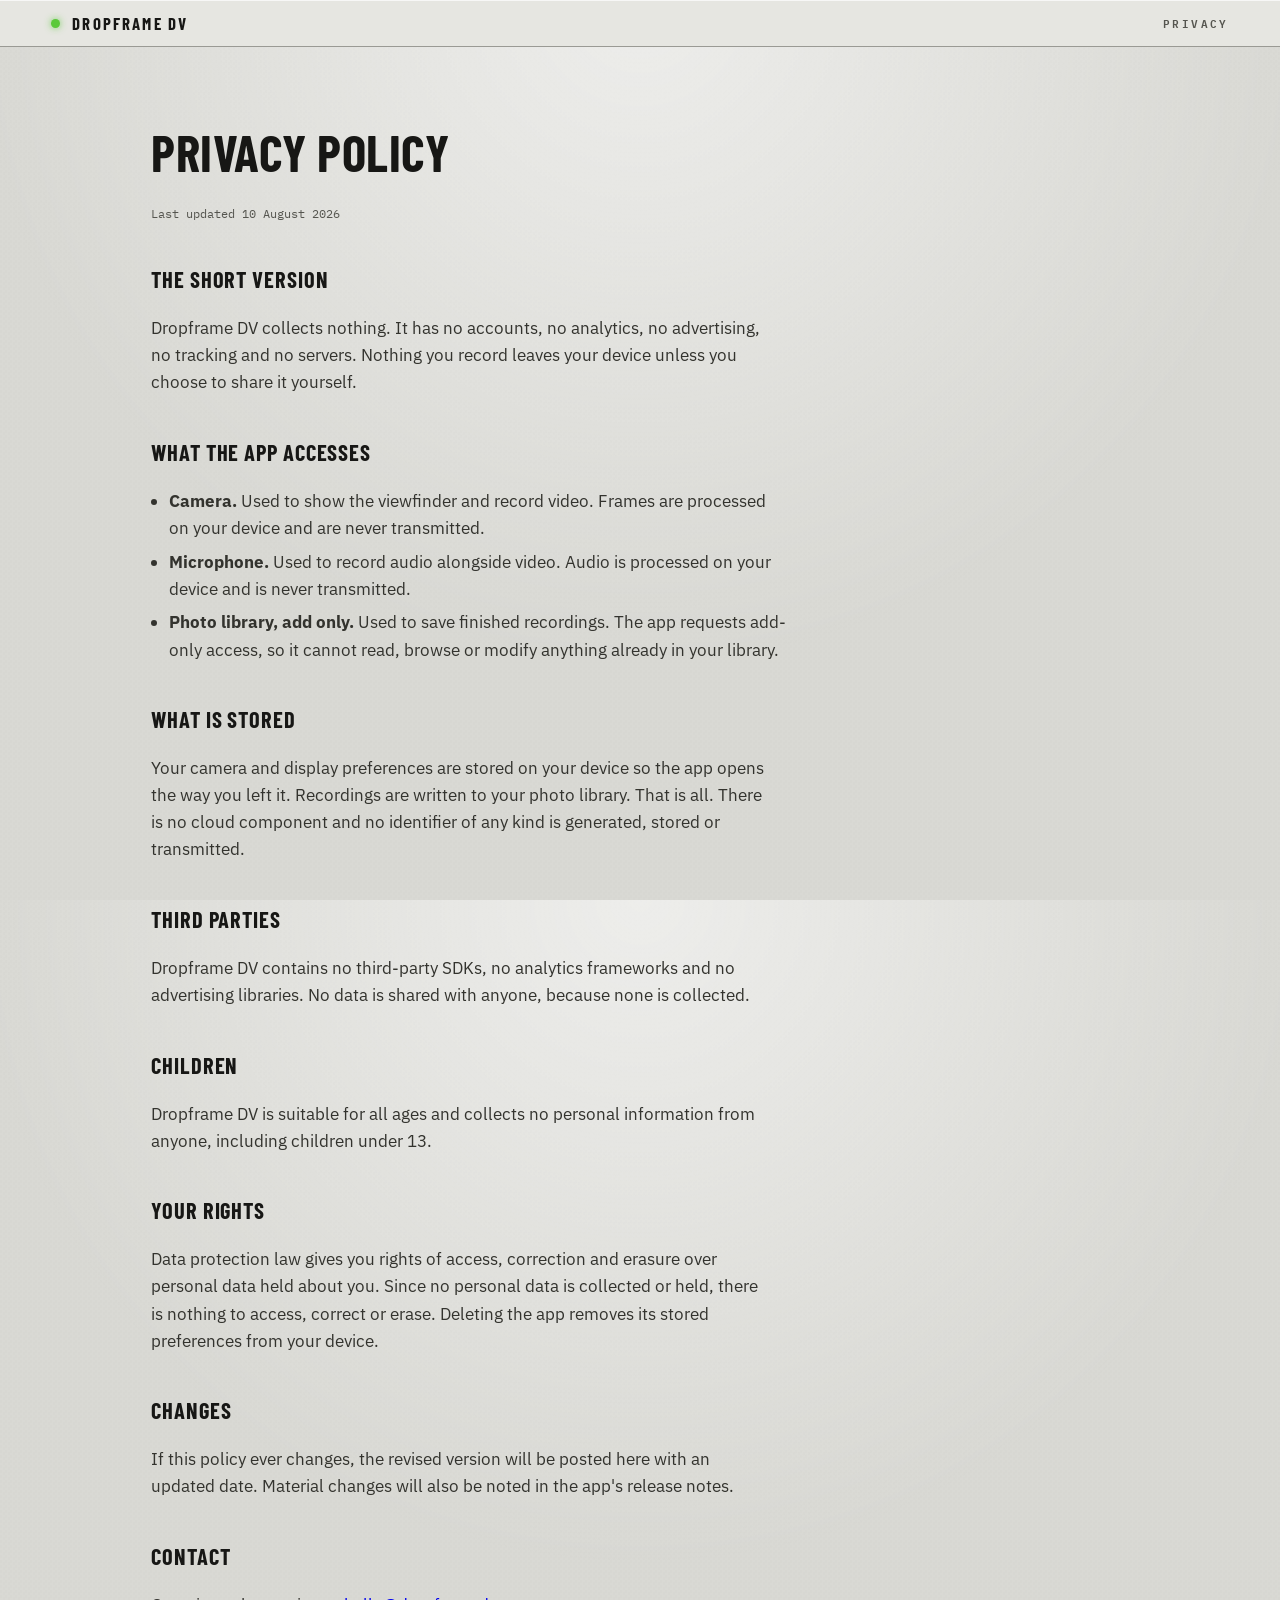
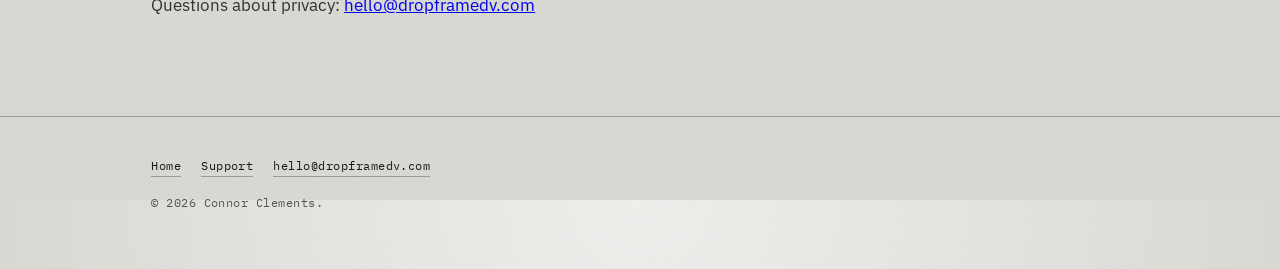
==== privacy.html @ aa7c852b "Create privacy.html" ====
<!DOCTYPE html>
<html lang="en-GB">
<head>
<meta charset="utf-8">
<meta name="viewport" content="width=device-width, initial-scale=1">
<title>Privacy — Dropframe DV</title>
<meta name="description" content="Dropframe DV collects nothing. Everything runs on your device.">
<link rel="canonical" href="https://dropframedv.com/privacy.html">
<link rel="preconnect" href="https://fonts.googleapis.com">
<link rel="preconnect" href="https://fonts.gstatic.com" crossorigin>
<link href="https://fonts.googleapis.com/css2?family=Barlow+Condensed:wght@600;700&family=IBM+Plex+Mono:wght@400;600&family=IBM+Plex+Sans:wght@400;500&display=swap" rel="stylesheet">
<link rel="stylesheet" href="styles.css">
</head>
<body>
<div class="status"><span class="dot"></span>
<span class="name"><a href="index.html" style="color:inherit;text-decoration:none">Dropframe DV</a></span>
<span class="spacer"></span><span class="legend">Privacy</span></div>
<main class="doc"><div class="wrap">
<h1>Privacy Policy</h1>
<p class="updated">Last updated 10 August 2026</p>
<h2>The short version</h2>
<p>Dropframe DV collects nothing. It has no accounts, no analytics, no advertising, no tracking and no servers. Nothing you record leaves your device unless you choose to share it yourself.</p>
<h2>What the app accesses</h2>
<ul>
<li><strong>Camera.</strong> Used to show the viewfinder and record video. Frames are processed on your device and are never transmitted.</li>
<li><strong>Microphone.</strong> Used to record audio alongside video. Audio is processed on your device and is never transmitted.</li>
<li><strong>Photo library, add only.</strong> Used to save finished recordings. The app requests add-only access, so it cannot read, browse or modify anything already in your library.</li>
</ul>
<h2>What is stored</h2>
<p>Your camera and display preferences are stored on your device so the app opens the way you left it. Recordings are written to your photo library. That is all. There is no cloud component and no identifier of any kind is generated, stored or transmitted.</p>
<h2>Third parties</h2>
<p>Dropframe DV contains no third-party SDKs, no analytics frameworks and no advertising libraries. No data is shared with anyone, because none is collected.</p>
<h2>Children</h2>
<p>Dropframe DV is suitable for all ages and collects no personal information from anyone, including children under 13.</p>
<h2>Your rights</h2>
<p>Data protection law gives you rights of access, correction and erasure over personal data held about you. Since no personal data is collected or held, there is nothing to access, correct or erase. Deleting the app removes its stored preferences from your device.</p>
<h2>Changes</h2>
<p>If this policy ever changes, the revised version will be posted here with an updated date. Material changes will also be noted in the app's release notes.</p>
<h2>Contact</h2>
<p>Questions about privacy: <a href="mailto:hello@dropframedv.com">hello@dropframedv.com</a></p>
</div></main>
<footer class="foot"><div class="wrap">
<div class="links"><a href="index.html">Home</a><a href="support.html">Support</a><a href="mailto:hello@dropframedv.com">hello@dropframedv.com</a></div>
<div>&copy; 2026 Connor Clements.</div>
</div></footer>
</body>
</html>
---- styles.css ----
:root {
  --shell: #d7d7d2; --shell-hi: #e6e6e1; --shell-lo: #b9b9b3; --shell-edge: #9a9a94;
  --tape: #1b1b19; --tape-edge: #0d0d0c;
  --ink: #171715; --ink-soft: #55554f; --ink-video: #f2f2ee;
  --rec: #c41e1a; --led: #5bc93a;
  --gutter: clamp(1.25rem, 4vw, 3.5rem); --measure: 62ch;
}
* { box-sizing: border-box; }
html { scroll-behavior: smooth; }
@media (prefers-reduced-motion: reduce) {
  html { scroll-behavior: auto; }
  *, *::before, *::after { animation: none !important; transition: none !important; }
}
body {
  margin: 0; background: var(--shell);
  background-image:
    radial-gradient(circle at 50% 0%, rgba(255,255,255,.55), transparent 60%),
    repeating-conic-gradient(rgba(255,255,255,.045) 0% 25%, transparent 0% 50%);
  background-size: 100% 900px, 5px 5px;
  color: var(--ink);
  font-family: "IBM Plex Sans", system-ui, sans-serif;
  font-size: 17px; line-height: 1.6; -webkit-font-smoothing: antialiased;
}
.wrap { max-width: 1080px; margin: 0 auto; padding: 0 var(--gutter); }
.legend { font-family: "IBM Plex Mono", monospace; font-size: .68rem; font-weight: 600;
  letter-spacing: .22em; text-transform: uppercase; color: var(--ink-soft); }
.status { position: sticky; top: 0; z-index: 50; display: flex; align-items: center;
  gap: .75rem; padding: .6rem var(--gutter); background: var(--shell-hi);
  border-bottom: 1px solid var(--shell-edge); box-shadow: 0 1px 0 rgba(255,255,255,.7) inset; }
.status .dot { width: 9px; height: 9px; border-radius: 50%; background: var(--led);
  box-shadow: 0 0 7px rgba(91,201,58,.8); }
.status .name { font-family: "Barlow Condensed", sans-serif; font-weight: 700;
  font-size: 1.05rem; letter-spacing: .13em; text-transform: uppercase; }
.status .spacer { flex: 1; }
.panel { position: relative; background: var(--tape); color: var(--ink-video);
  border-radius: 4px; overflow: hidden;
  box-shadow: 0 0 0 5px var(--tape-edge), 0 0 0 7px var(--shell-lo), 0 14px 34px rgba(0,0,0,.3); }
.panel::after { content: ""; position: absolute; inset: 0; pointer-events: none;
  background: repeating-linear-gradient(to bottom, rgba(255,255,255,.045) 0 1px, transparent 1px 3px); }
.hero { padding: clamp(2rem, 6vw, 4.5rem) 0 clamp(1.5rem, 4vw, 3rem); }
.viewfinder { aspect-ratio: 4 / 3; display: flex; flex-direction: column;
  justify-content: center; padding: clamp(2rem, 6vw, 4.5rem); }
@media (max-width: 620px) { .viewfinder { aspect-ratio: 3 / 4; } }
.osd { position: absolute; font-family: "IBM Plex Mono", monospace;
  font-size: clamp(.66rem, 1.5vw, .84rem); font-weight: 600; letter-spacing: .04em;
  text-shadow: 1px 1px 0 rgba(0,0,0,.95), -1px -1px 0 rgba(0,0,0,.7); line-height: 1.5; }
.osd-tl { top: 1rem; left: 1rem; display: flex; align-items: center; gap: .45rem; }
.osd-tr { top: 1rem; right: 1rem; }
.osd-bl { bottom: 1rem; left: 1rem; }
.osd-br { bottom: 1rem; right: 1rem; text-align: right; }
.rec-dot { width: 8px; height: 8px; border-radius: 50%; background: var(--rec);
  animation: blink 1s steps(1, end) infinite; }
@keyframes blink { 0%, 50% { opacity: 1; } 50.01%, 100% { opacity: .18; } }
.hero h1 { font-family: "Barlow Condensed", sans-serif; font-weight: 700;
  font-size: clamp(2.1rem, 7vw, 4.6rem); line-height: .96; letter-spacing: .005em;
  text-transform: uppercase; margin: 0 0 1rem; text-wrap: balance; }
.hero h1 em { font-style: normal; color: #9f9f98; display: block; }
.hero p.lede { max-width: 46ch; margin: 0; font-size: clamp(.95rem, 2vw, 1.1rem); color: #c9c9c2; }
.buy { display: flex; flex-wrap: wrap; align-items: center; gap: 1rem 1.5rem; padding: 1.4rem 0 0; }
.price { font-family: "Barlow Condensed", sans-serif; font-weight: 700; font-size: 2.1rem; letter-spacing: .02em; }
.price small { display: block; font-family: "IBM Plex Mono", monospace; font-size: .66rem;
  font-weight: 600; letter-spacing: .18em; text-transform: uppercase; color: var(--ink-soft); }
.btn { display: inline-flex; align-items: center; gap: .6rem; padding: .85rem 1.5rem;
  background: var(--ink); color: var(--shell-hi); border: none; border-radius: 3px;
  font-family: "IBM Plex Mono", monospace; font-size: .78rem; font-weight: 600;
  letter-spacing: .14em; text-transform: uppercase; text-decoration: none;
  transition: transform .12s ease, background .12s ease; }
.btn:hover { background: #000; transform: translateY(-1px); }
.btn:focus-visible { outline: 3px solid var(--rec); outline-offset: 3px; }
.btn .key { width: 11px; height: 11px; border-radius: 50%; background: var(--rec); }
.section { padding: clamp(3rem, 8vw, 6rem) 0; border-top: 1px solid var(--shell-edge); }
.section > .wrap > .legend { display: block; margin-bottom: .9rem; }
.section h2 { font-family: "Barlow Condensed", sans-serif; font-weight: 700;
  font-size: clamp(1.7rem, 4.5vw, 2.9rem); line-height: 1.02; letter-spacing: .01em;
  text-transform: uppercase; margin: 0 0 1.1rem; max-width: 22ch; text-wrap: balance; }
.section p { max-width: var(--measure); color: #3a3a35; }
.specs { margin: 2rem 0 0; border-top: 1px solid var(--shell-edge); }
.spec { display: grid; grid-template-columns: 12rem 1fr; gap: 0 2rem; padding: 1.15rem 0;
  border-bottom: 1px solid var(--shell-edge); }
@media (max-width: 640px) { .spec { grid-template-columns: 1fr; gap: .3rem; } }
.spec dt { font-family: "IBM Plex Mono", monospace; font-size: .72rem; font-weight: 600;
  letter-spacing: .14em; text-transform: uppercase; color: var(--ink); padding-top: .2rem; }
.spec dd { margin: 0; color: #3a3a35; max-width: 54ch; }
.menu { margin-top: 2rem; }
.menu-bar { display: flex; align-items: center; background: var(--shell-lo);
  border: 1px solid var(--shell-edge); border-bottom: none;
  font-family: "IBM Plex Mono", monospace; font-size: .74rem; font-weight: 600; letter-spacing: .12em; }
.menu-bar span { padding: .55rem .9rem; }
.menu-bar .mid { flex: 1; text-align: center; border-left: 1px solid var(--shell-edge);
  border-right: 1px solid var(--shell-edge); }
.menu-group { background: var(--shell-lo); border: 1px solid var(--shell-edge);
  border-bottom: none; padding: .45rem .9rem; font-family: "IBM Plex Mono", monospace;
  font-size: .64rem; font-weight: 600; letter-spacing: .16em; text-transform: uppercase; color: var(--ink-soft); }
.row { display: grid; grid-template-columns: 1fr auto; gap: .15rem 1rem; padding: .8rem .9rem;
  background: var(--shell-hi); border: 1px solid var(--shell-edge); border-bottom: none; }
.row:last-child { border-bottom: 1px solid var(--shell-edge); }
.row .nm { font-family: "IBM Plex Mono", monospace; font-size: .92rem; font-weight: 600; }
.row .yr { font-family: "IBM Plex Mono", monospace; font-size: .74rem; color: var(--ink-soft); }
.row .sp { grid-column: 1 / -1; font-family: "IBM Plex Mono", monospace; font-size: .72rem; color: var(--ink-soft); }
.foot { padding: 2.5rem 0 3.5rem; border-top: 1px solid var(--shell-edge);
  font-family: "IBM Plex Mono", monospace; font-size: .74rem; letter-spacing: .04em; color: var(--ink-soft); }
.foot a { color: var(--ink); text-decoration: none; border-bottom: 1px solid var(--shell-edge); }
.foot a:hover { border-color: var(--ink); }
.foot .links { display: flex; flex-wrap: wrap; gap: 1.25rem; margin-bottom: 1.1rem; }
.doc { padding: clamp(2rem, 6vw, 4rem) 0 5rem; }
.doc h1 { font-family: "Barlow Condensed", sans-serif; font-weight: 700;
  font-size: clamp(2rem, 6vw, 3.2rem); text-transform: uppercase; letter-spacing: .01em; margin: 0 0 .4rem; }
.doc h2 { font-family: "Barlow Condensed", sans-serif; font-weight: 700; font-size: 1.4rem;
  text-transform: uppercase; letter-spacing: .04em; margin: 2.4rem 0 .6rem; }
.doc p, .doc li { max-width: var(--measure); color: #33332e; }
.doc ul { padding-left: 1.1rem; }
.doc li { margin-bottom: .4rem; }
.doc .updated { font-family: "IBM Plex Mono", monospace; font-size: .74rem; color: var(--ink-soft); }
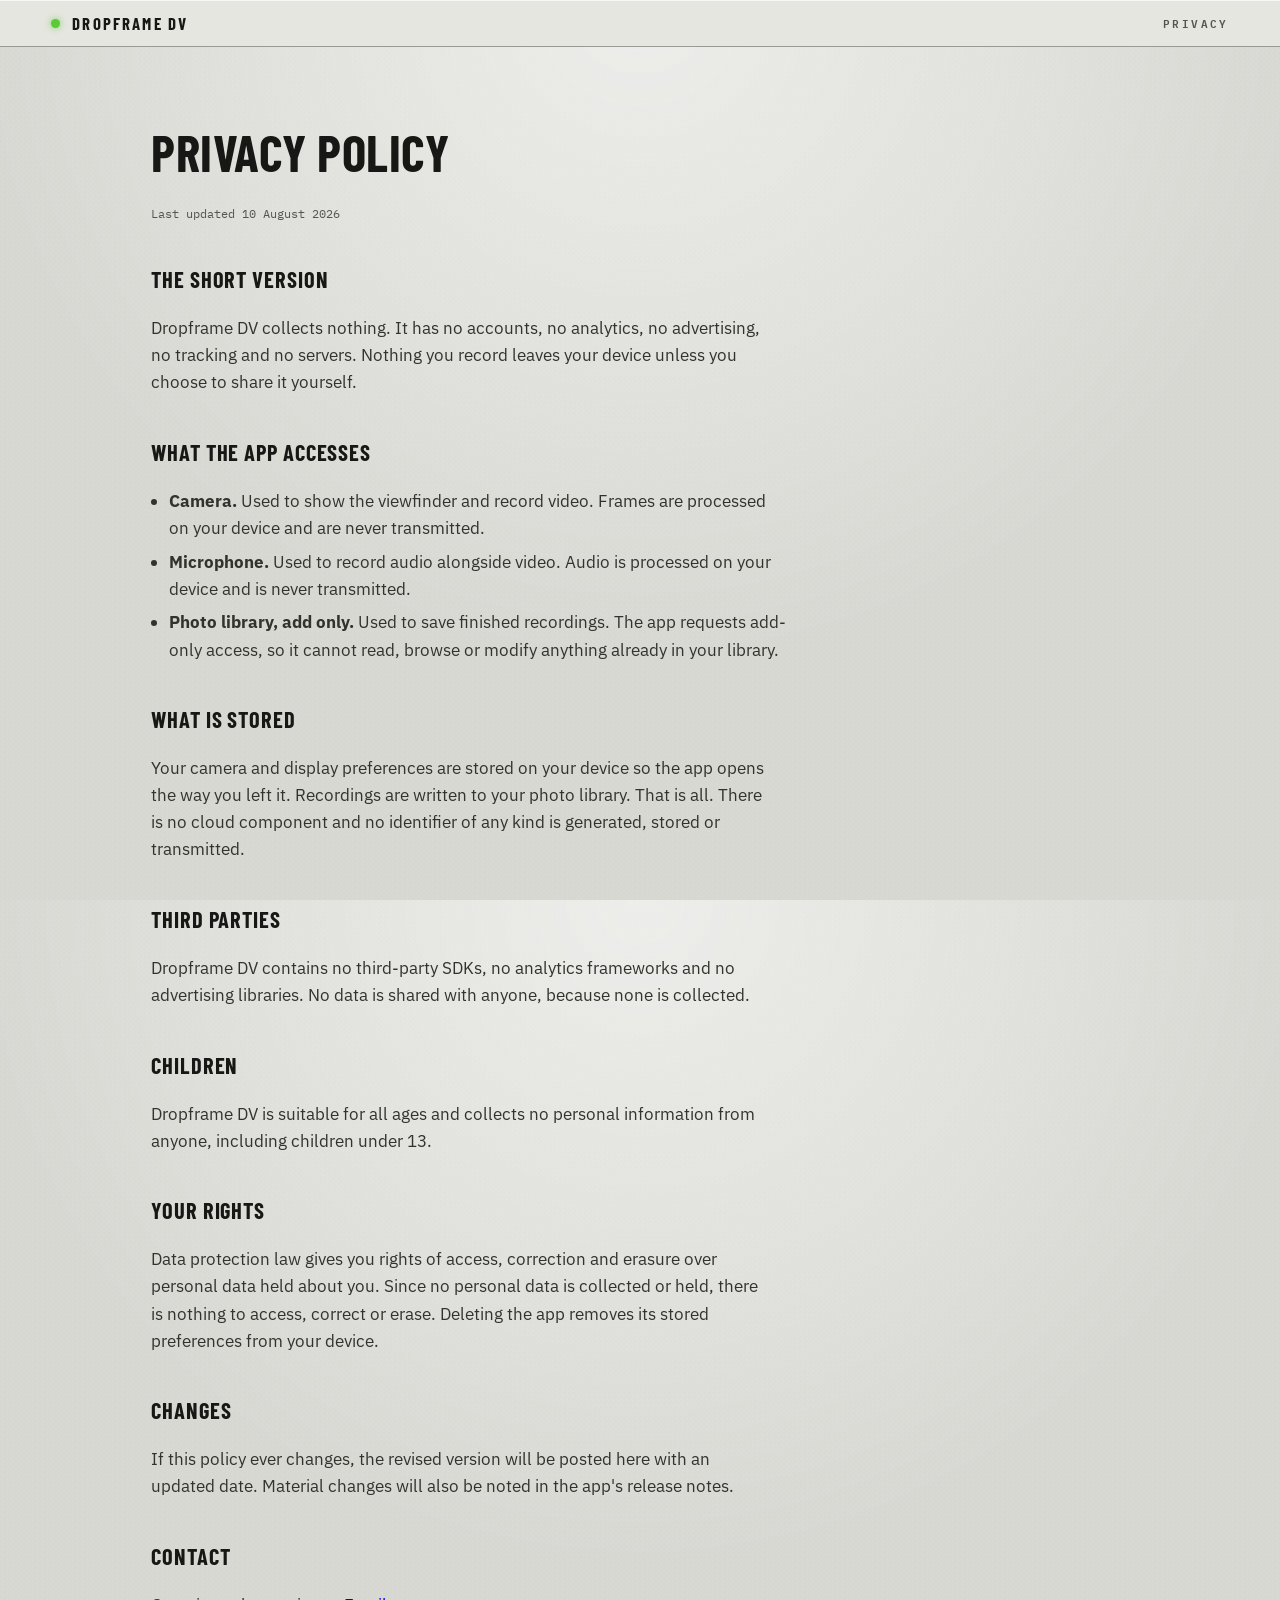
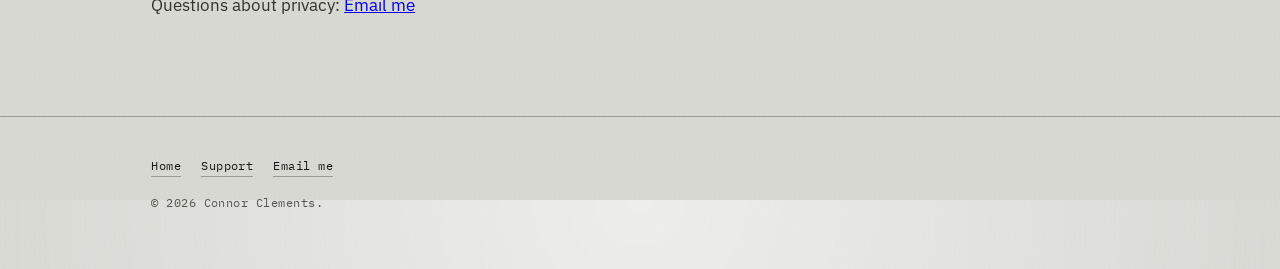
==== commit 3d638985: "Update privacy.html" ====
--- a/privacy.html
+++ b/privacy.html
@@ -37,11 +37,19 @@
 <h2>Changes</h2>
 <p>If this policy ever changes, the revised version will be posted here with an updated date. Material changes will also be noted in the app's release notes.</p>
 <h2>Contact</h2>
-<p>Questions about privacy: <a href="mailto:hello@dropframedv.com">hello@dropframedv.com</a></p>
+<p>Questions about privacy: <a class="mailme" href="#">Email me</a></p>
 </div></main>
 <footer class="foot"><div class="wrap">
-<div class="links"><a href="index.html">Home</a><a href="support.html">Support</a><a href="mailto:hello@dropframedv.com">hello@dropframedv.com</a></div>
+<div class="links"><a href="index.html">Home</a><a href="support.html">Support</a><a class="mailme" href="#">Email me</a></div>
 <div>&copy; 2026 Connor Clements.</div>
 </div></footer>
+<script>
+(function(){
+  var u = 'connorclements', d = 'hotmail' + '.' + 'com';
+  document.querySelectorAll('.mailme').forEach(function(a){
+    a.href = 'mailto:' + u + '@' + d;
+  });
+})();
+</script>
 </body>
 </html>
